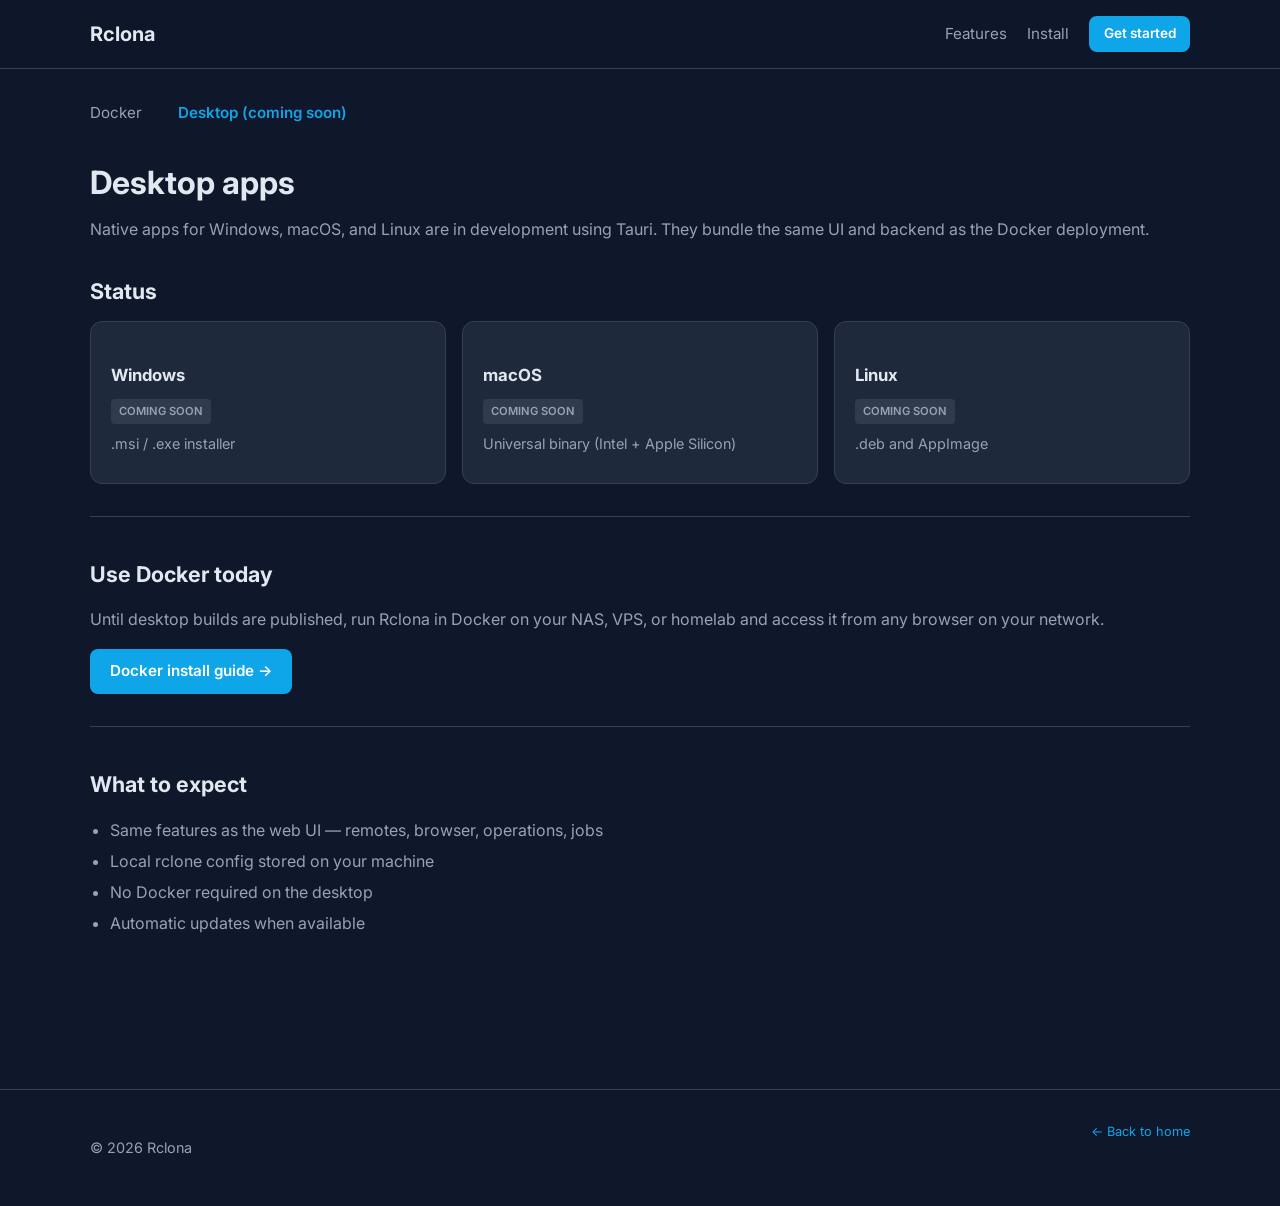
==== install/desktop.html @ 72adf3c6 "Initial commit: Rclona landing page" ====
<!DOCTYPE html>
<html lang="en">
<head>
  <meta charset="UTF-8" />
  <meta name="viewport" content="width=device-width, initial-scale=1.0" />
  <meta name="description" content="Rclona desktop apps for Windows, macOS, and Linux — coming soon." />
  <title>Desktop apps — coming soon</title>
  <link rel="preconnect" href="https://fonts.googleapis.com" />
  <link rel="preconnect" href="https://fonts.gstatic.com" crossorigin />
  <link href="https://fonts.googleapis.com/css2?family=Inter:wght@400;500;600;700&display=swap" rel="stylesheet" />
  <link rel="stylesheet" href="../assets/css/style.css" />
</head>
<body>
  <header class="site-header">
    <div class="container header-inner">
      <a class="logo" href="../index.html">Rclona</a>
      <nav>
        <a href="../index.html#features">Features</a>
        <a href="docker.html">Install</a>
        <a href="docker.html" class="btn btn-primary btn-sm">Get started</a>
      </nav>
    </div>
  </header>

  <main class="docs-page">
    <div class="container">
      <nav class="docs-nav">
        <a href="docker.html">Docker</a>
        <a href="desktop.html" class="active">Desktop (coming soon)</a>
      </nav>

      <h1>Desktop apps</h1>
      <p class="docs-lead">
        Native apps for Windows, macOS, and Linux are in development using Tauri.
        They bundle the same UI and backend as the Docker deployment.
      </p>

      <section class="doc-section">
        <h2>Status</h2>
        <div class="platform-grid">
          <div class="platform-card">
            <h3>Windows</h3>
            <span class="badge slate">Coming soon</span>
            <p>.msi / .exe installer</p>
          </div>
          <div class="platform-card">
            <h3>macOS</h3>
            <span class="badge slate">Coming soon</span>
            <p>Universal binary (Intel + Apple Silicon)</p>
          </div>
          <div class="platform-card">
            <h3>Linux</h3>
            <span class="badge slate">Coming soon</span>
            <p>.deb and AppImage</p>
          </div>
        </div>
      </section>

      <section class="doc-section">
        <h2>Use Docker today</h2>
        <p>
          Until desktop builds are published, run Rclona in Docker on your NAS, VPS,
          or homelab and access it from any browser on your network.
        </p>
        <a href="docker.html" class="btn btn-primary">Docker install guide →</a>
      </section>

      <section class="doc-section">
        <h2>What to expect</h2>
        <ul>
          <li>Same features as the web UI — remotes, browser, operations, jobs</li>
          <li>Local rclone config stored on your machine</li>
          <li>No Docker required on the desktop</li>
          <li>Automatic updates when available</li>
        </ul>
      </section>
    </div>
  </main>

  <footer class="site-footer">
    <div class="container footer-inner">
      <p>© <span id="year"></span> Rclona</p>
      <p class="footer-note"><a href="../index.html">← Back to home</a></p>
    </div>
  </footer>
  <script>document.getElementById("year").textContent = new Date().getFullYear();</script>
</body>
</html>
---- assets/css/style.css ----
/* Rclona landing page */

:root {
  --bg: #0f172a;
  --surface: #1e293b;
  --surface-2: #334155;
  --text: #e2e8f0;
  --muted: #94a3b8;
  --brand: #0ea5e9;
  --brand-hover: #0284c7;
  --green: #34d399;
  --border: #334155;
  --radius: 12px;
  --font: "Inter", ui-sans-serif, system-ui, sans-serif;
}

* { box-sizing: border-box; }

body {
  margin: 0;
  font-family: var(--font);
  background: var(--bg);
  color: var(--text);
  line-height: 1.6;
  -webkit-font-smoothing: antialiased;
}

a { color: var(--brand); text-decoration: none; }
a:hover { color: var(--brand-hover); }

.container {
  width: min(1100px, 92vw);
  margin: 0 auto;
}

.site-header {
  position: sticky;
  top: 0;
  z-index: 10;
  backdrop-filter: blur(10px);
  background: rgba(15, 23, 42, 0.85);
  border-bottom: 1px solid var(--border);
}

.header-inner {
  display: flex;
  align-items: center;
  justify-content: space-between;
  padding: 1rem 0;
}

.logo {
  font-weight: 700;
  font-size: 1.25rem;
  color: var(--text);
}

nav { display: flex; align-items: center; gap: 1.25rem; }
nav a { color: var(--muted); font-size: 0.95rem; }
nav a:hover { color: var(--text); }

.btn {
  display: inline-flex;
  align-items: center;
  justify-content: center;
  padding: 0.65rem 1.25rem;
  border-radius: 8px;
  font-weight: 600;
  font-size: 0.95rem;
  border: none;
  cursor: pointer;
  transition: background 0.15s;
}

.btn-sm { padding: 0.45rem 0.9rem; font-size: 0.85rem; }
.btn-primary { background: var(--brand); color: white; }
.btn-primary:hover { background: var(--brand-hover); color: white; }
.btn-secondary {
  background: var(--surface);
  color: var(--text);
  border: 1px solid var(--border);
}
.btn-secondary:hover { background: var(--surface-2); color: var(--text); }

.hero {
  padding: 4rem 0 5rem;
  background: radial-gradient(ellipse at top, rgba(14, 165, 233, 0.12), transparent 60%);
}

.hero-grid {
  display: grid;
  grid-template-columns: 1fr 1fr;
  gap: 3rem;
  align-items: center;
}

.eyebrow {
  color: var(--brand);
  font-size: 0.85rem;
  font-weight: 600;
  text-transform: uppercase;
  letter-spacing: 0.06em;
  margin: 0 0 0.75rem;
}

.hero h1 {
  font-size: clamp(2rem, 4vw, 3rem);
  line-height: 1.15;
  margin: 0 0 1rem;
}

.lead { color: var(--muted); font-size: 1.1rem; max-width: 36rem; }

.hero-actions { display: flex; flex-wrap: wrap; gap: 0.75rem; margin: 1.75rem 0 1rem; }
.hero-note { color: var(--muted); font-size: 0.9rem; }

.hero-card { display: flex; justify-content: center; }

.mock-window {
  width: 100%;
  max-width: 420px;
  background: var(--surface);
  border: 1px solid var(--border);
  border-radius: var(--radius);
  overflow: hidden;
  box-shadow: 0 24px 48px rgba(0, 0, 0, 0.35);
}

.mock-titlebar {
  display: flex;
  gap: 6px;
  padding: 10px 12px;
  background: #0b1220;
  border-bottom: 1px solid var(--border);
}

.mock-titlebar span {
  width: 10px;
  height: 10px;
  border-radius: 50%;
  background: var(--surface-2);
}

.mock-body { padding: 1.25rem; }
.mock-row { font-size: 0.9rem; margin-bottom: 0.75rem; }
.mock-row.muted { color: var(--muted); font-size: 0.8rem; font-family: monospace; }
.mock-bar {
  height: 8px;
  background: #0b1220;
  border-radius: 999px;
  overflow: hidden;
  margin-bottom: 0.5rem;
}
.mock-bar-fill {
  width: 47%;
  height: 100%;
  background: var(--brand);
  border-radius: 999px;
}
.mock-stats { font-size: 0.8rem; color: var(--muted); margin-bottom: 1rem; }

.pill {
  display: inline-block;
  font-size: 0.7rem;
  font-weight: 600;
  padding: 0.15rem 0.45rem;
  border-radius: 4px;
  margin-right: 0.35rem;
  text-transform: uppercase;
}
.pill.blue { background: rgba(14, 165, 233, 0.2); color: var(--brand); }

.features { padding: 4rem 0; }
.features h2, .platforms h2, .install-teaser h2 { font-size: 1.75rem; margin: 0 0 0.5rem; }
.section-lead { color: var(--muted); margin: 0 0 2rem; }

.feature-grid {
  display: grid;
  grid-template-columns: repeat(auto-fit, minmax(260px, 1fr));
  gap: 1.25rem;
}

.feature-card {
  background: var(--surface);
  border: 1px solid var(--border);
  border-radius: var(--radius);
  padding: 1.25rem;
}

.feature-card h3 { margin: 0 0 0.5rem; font-size: 1rem; }
.feature-card p { margin: 0; color: var(--muted); font-size: 0.92rem; }
.feature-card code {
  font-size: 0.85em;
  background: #0b1220;
  padding: 0.1rem 0.35rem;
  border-radius: 4px;
}

.install-teaser {
  padding: 3rem 0;
  border-top: 1px solid var(--border);
  border-bottom: 1px solid var(--border);
  background: rgba(30, 41, 59, 0.35);
}

.install-teaser-inner {
  display: grid;
  gap: 1.25rem;
  align-items: start;
}

.code-block {
  margin: 0;
  padding: 1rem 1.25rem;
  background: #0b1220;
  border: 1px solid var(--border);
  border-radius: var(--radius);
  overflow-x: auto;
  font-size: 0.9rem;
  line-height: 1.5;
}

.platforms { padding: 4rem 0; }

.platform-grid {
  display: grid;
  grid-template-columns: repeat(auto-fit, minmax(220px, 1fr));
  gap: 1rem;
}

.platform-card {
  background: var(--surface);
  border: 1px solid var(--border);
  border-radius: var(--radius);
  padding: 1.25rem;
}

.platform-card h3 { margin: 0 0 0.5rem; }
.platform-card p { color: var(--muted); font-size: 0.9rem; margin: 0.5rem 0; }
.platform-card.available { border-color: rgba(14, 165, 233, 0.35); }

.badge {
  display: inline-block;
  font-size: 0.7rem;
  font-weight: 600;
  padding: 0.2rem 0.5rem;
  border-radius: 4px;
  text-transform: uppercase;
}
.badge.green { background: rgba(52, 211, 153, 0.15); color: var(--green); }
.badge.slate { background: rgba(148, 163, 184, 0.15); color: var(--muted); }

.site-footer {
  padding: 2rem 0;
  border-top: 1px solid var(--border);
  color: var(--muted);
  font-size: 0.9rem;
}

.footer-inner { display: flex; flex-wrap: wrap; justify-content: space-between; gap: 0.5rem; }
.footer-note { margin: 0; font-size: 0.8rem; }

/* Docs pages */
.docs-page { padding: 2rem 0 4rem; }
.docs-page h1 { font-size: 2rem; margin: 0 0 0.5rem; }
.docs-lead { color: var(--muted); margin: 0 0 2rem; }
.docs-nav { margin-bottom: 2rem; }
.docs-nav a { margin-right: 1rem; color: var(--muted); }
.docs-nav a.active { color: var(--brand); font-weight: 600; }

.doc-section {
  margin-bottom: 2.5rem;
  padding-bottom: 2rem;
  border-bottom: 1px solid var(--border);
}
.doc-section:last-child { border-bottom: none; }
.doc-section h2 { font-size: 1.35rem; margin: 0 0 0.75rem; }
.doc-section h3 { font-size: 1.05rem; margin: 1.25rem 0 0.5rem; }
.doc-section p, .doc-section li { color: var(--muted); }
.doc-section ul, .doc-section ol { padding-left: 1.25rem; }
.doc-section li { margin-bottom: 0.35rem; }

table.env-table {
  width: 100%;
  border-collapse: collapse;
  font-size: 0.9rem;
  margin: 1rem 0;
}
.env-table th, .env-table td {
  text-align: left;
  padding: 0.65rem 0.75rem;
  border: 1px solid var(--border);
}
.env-table th { background: var(--surface); color: var(--text); }
.env-table td { color: var(--muted); }
.env-table code { font-size: 0.85em; }

@media (max-width: 800px) {
  .hero-grid { grid-template-columns: 1fr; }
  .hero-card { order: -1; }
  nav a:not(.btn) { display: none; }
}
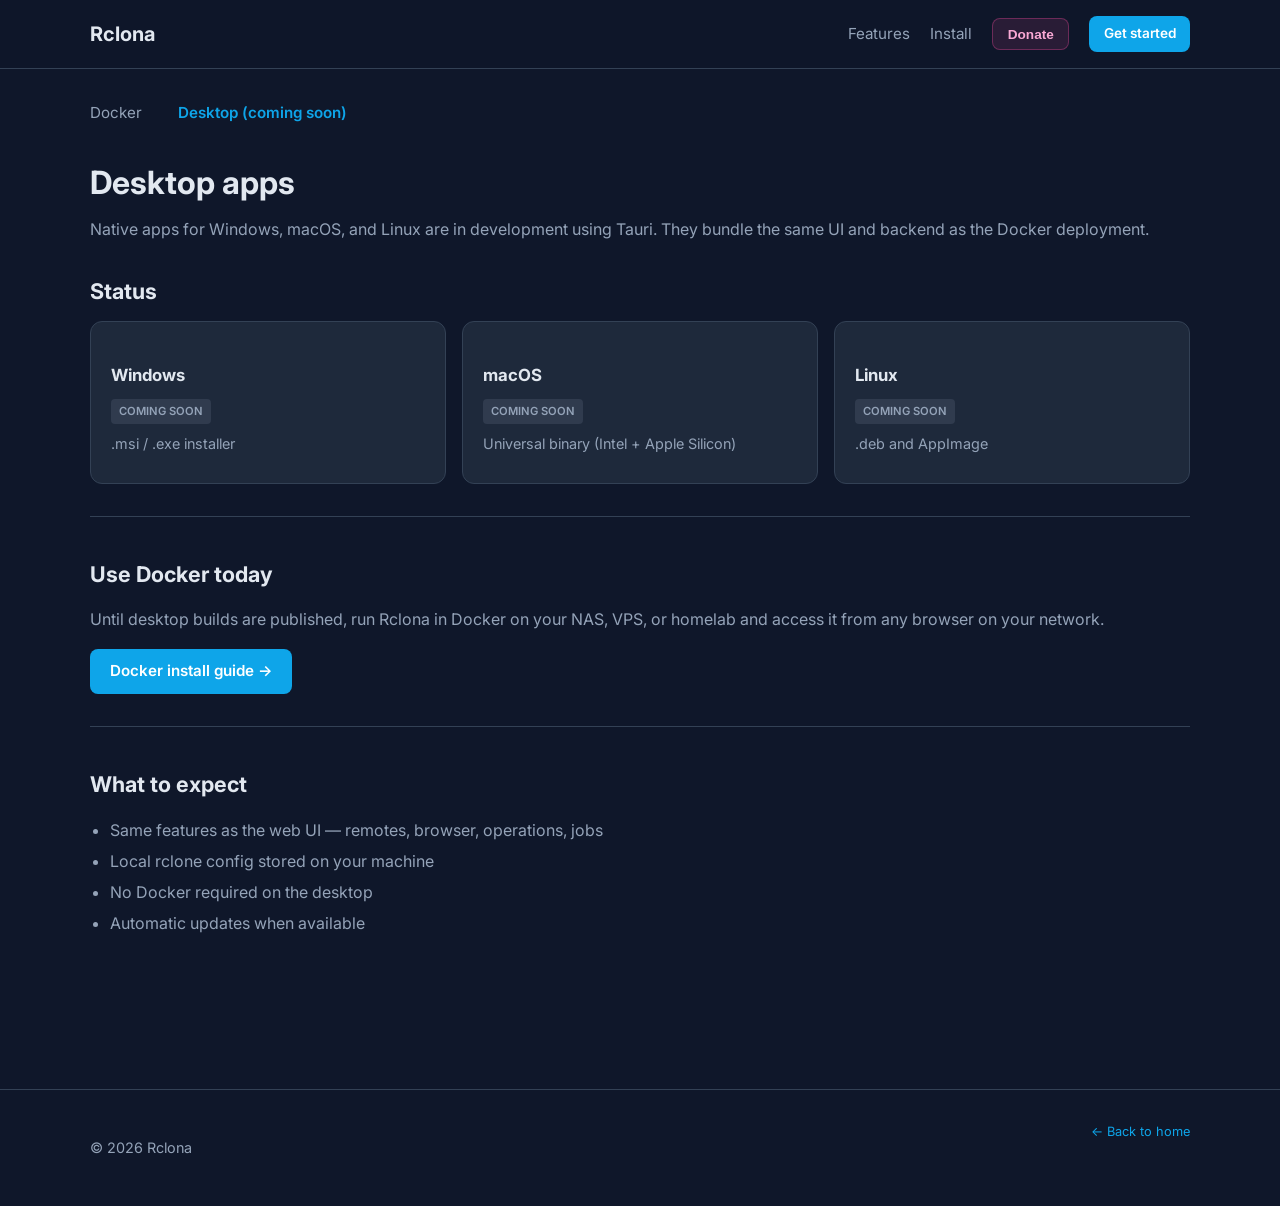
==== commit fbc581dd: "Configure FastSpring donation button" ====
--- a/install/desktop.html
+++ b/install/desktop.html
@@ -17,6 +17,7 @@
       <nav>
         <a href="../index.html#features">Features</a>
         <a href="docker.html">Install</a>
+        <button type="button" class="btn btn-donate btn-sm" data-donate-btn onclick="openRclonaDonate && openRclonaDonate()">Donate</button>
         <a href="docker.html" class="btn btn-primary btn-sm">Get started</a>
       </nav>
     </div>
@@ -83,6 +84,8 @@
       <p class="footer-note"><a href="../index.html">← Back to home</a></p>
     </div>
   </footer>
+  <script src="../assets/js/fastspring-config.js"></script>
+  <script src="../assets/js/fastspring.js"></script>
   <script>document.getElementById("year").textContent = new Date().getFullYear();</script>
 </body>
 </html>
--- a/assets/css/style.css
+++ b/assets/css/style.css
@@ -82,6 +82,25 @@
 }
 .btn-secondary:hover { background: var(--surface-2); color: var(--text); }
 
+.btn-secondary:hover { background: var(--surface-2); color: var(--text); }
+
+.btn-donate {
+  background: rgba(236, 72, 153, 0.12);
+  color: #f9a8d4;
+  border: 1px solid rgba(236, 72, 153, 0.35);
+}
+.btn-donate:hover { background: rgba(236, 72, 153, 0.22); color: #fbcfe8; }
+.btn-donate.donate-unconfigured { opacity: 0.55; cursor: help; }
+
+.support-section {
+  padding: 4rem 0;
+  border-top: 1px solid var(--border);
+  background: rgba(236, 72, 153, 0.04);
+}
+.support-inner { text-align: center; max-width: 36rem; margin: 0 auto; }
+.support-inner h2 { margin-bottom: 0.75rem; }
+.support-inner p { color: var(--muted); margin-bottom: 1.5rem; }
+
 .hero {
   padding: 4rem 0 5rem;
   background: radial-gradient(ellipse at top, rgba(14, 165, 233, 0.12), transparent 60%);
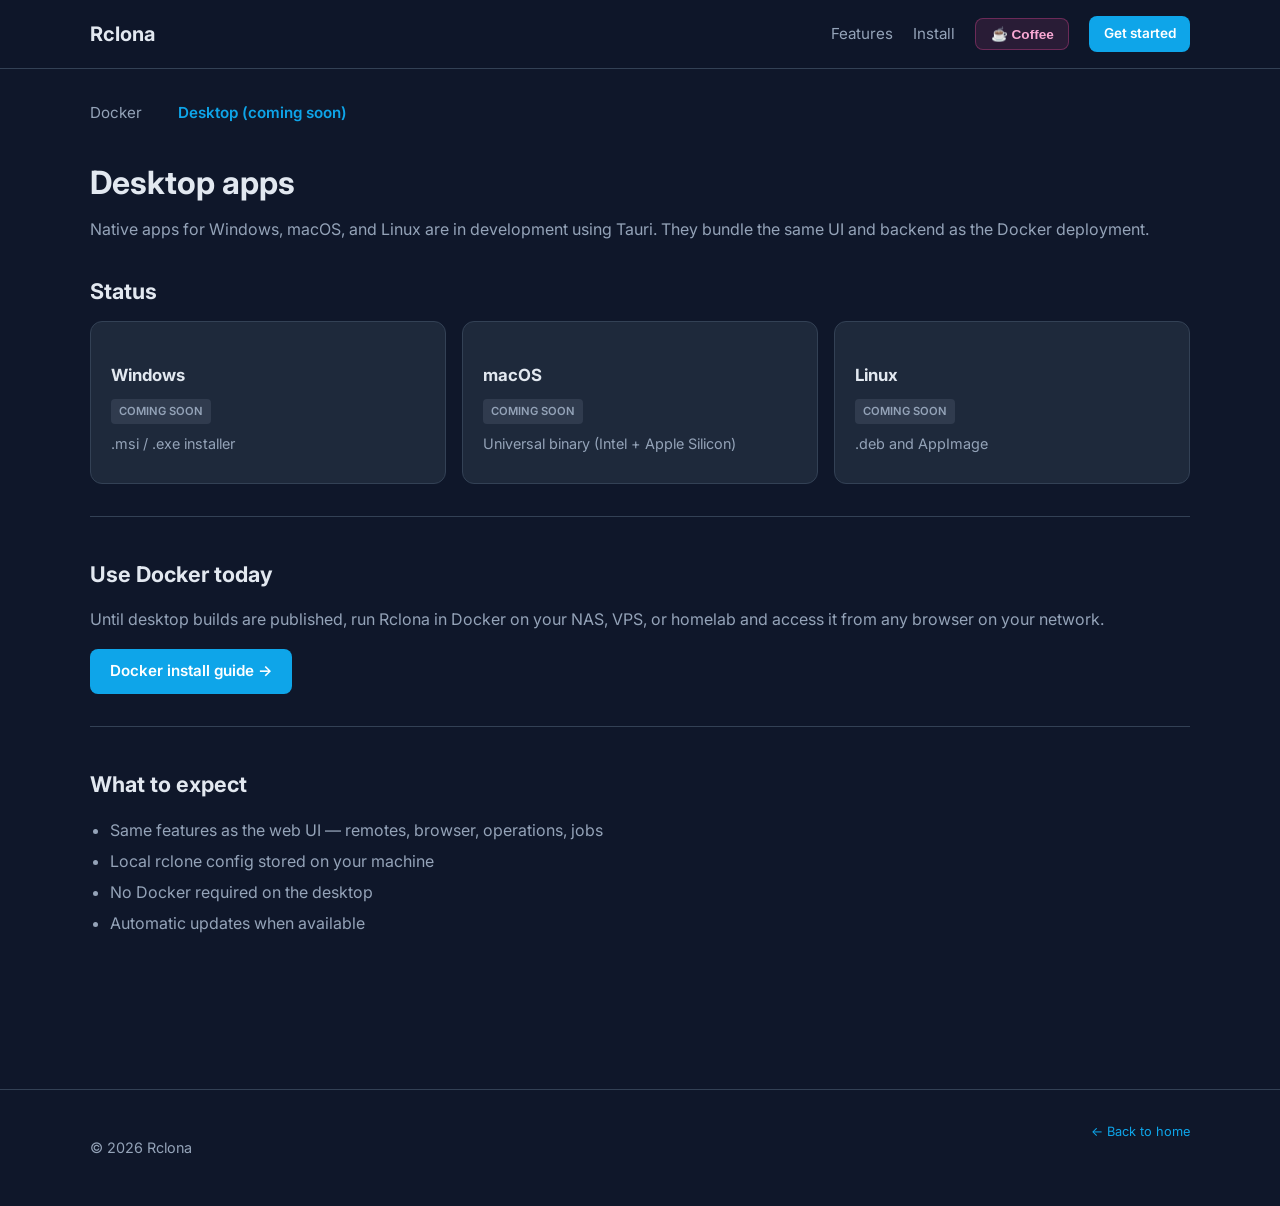
==== commit e95b4095: "updated donation ui" ====
--- a/install/desktop.html
+++ b/install/desktop.html
@@ -17,7 +17,7 @@
       <nav>
         <a href="../index.html#features">Features</a>
         <a href="docker.html">Install</a>
-        <button type="button" class="btn btn-donate btn-sm" data-donate-btn onclick="openRclonaDonate && openRclonaDonate()">Donate</button>
+        <button type="button" class="btn btn-donate btn-sm" data-donate-btn data-donate-tier="donate-5" onclick="openRclonaDonate && openRclonaDonate('donate-5')">☕ Coffee</button>
         <a href="docker.html" class="btn btn-primary btn-sm">Get started</a>
       </nav>
     </div>
--- a/assets/css/style.css
+++ b/assets/css/style.css
@@ -100,6 +100,27 @@
 .support-inner { text-align: center; max-width: 36rem; margin: 0 auto; }
 .support-inner h2 { margin-bottom: 0.75rem; }
 .support-inner p { color: var(--muted); margin-bottom: 1.5rem; }
+.support-thanks { font-size: 0.9rem; margin-top: 1.25rem !important; margin-bottom: 0 !important; font-style: italic; }
+
+.donate-tiers {
+  display: flex;
+  flex-wrap: wrap;
+  gap: 0.75rem;
+  justify-content: center;
+}
+
+.donate-tier {
+  flex-direction: column;
+  align-items: flex-start;
+  gap: 0.15rem;
+  min-width: 10rem;
+  padding: 0.85rem 1.1rem;
+  text-align: left;
+}
+
+.donate-tier-emoji { font-size: 1.25rem; line-height: 1; }
+.donate-tier-label { font-size: 0.95rem; font-weight: 600; color: #fbcfe8; }
+.donate-tier-price { font-size: 0.8rem; font-weight: 500; opacity: 0.85; color: #f9a8d4; }
 
 .hero {
   padding: 4rem 0 5rem;
@@ -268,6 +289,50 @@
 }
 .badge.green { background: rgba(52, 211, 153, 0.15); color: var(--green); }
 .badge.slate { background: rgba(148, 163, 184, 0.15); color: var(--muted); }
+.badge.amber { background: rgba(251, 191, 36, 0.15); color: #fbbf24; }
+
+.feature-grid-wide {
+  grid-template-columns: repeat(auto-fit, minmax(280px, 1fr));
+}
+
+.feature-card .badge {
+  margin-bottom: 0.65rem;
+}
+
+.privacy-section {
+  padding: 4rem 0;
+  border-top: 1px solid var(--border);
+  background: radial-gradient(ellipse at center, rgba(52, 211, 153, 0.06), transparent 70%);
+}
+
+.privacy-inner {
+  max-width: 42rem;
+}
+
+.privacy-lead {
+  font-size: 1.1rem;
+  color: var(--text);
+  margin: 0 0 1.25rem;
+  line-height: 1.7;
+}
+
+.privacy-list {
+  margin: 0;
+  padding-left: 1.25rem;
+  color: var(--muted);
+}
+
+.privacy-list li {
+  margin-bottom: 0.65rem;
+}
+
+.privacy-list code {
+  font-size: 0.85em;
+  background: #0b1220;
+  padding: 0.1rem 0.35rem;
+  border-radius: 4px;
+  color: var(--text);
+}
 
 .site-footer {
   padding: 2rem 0;
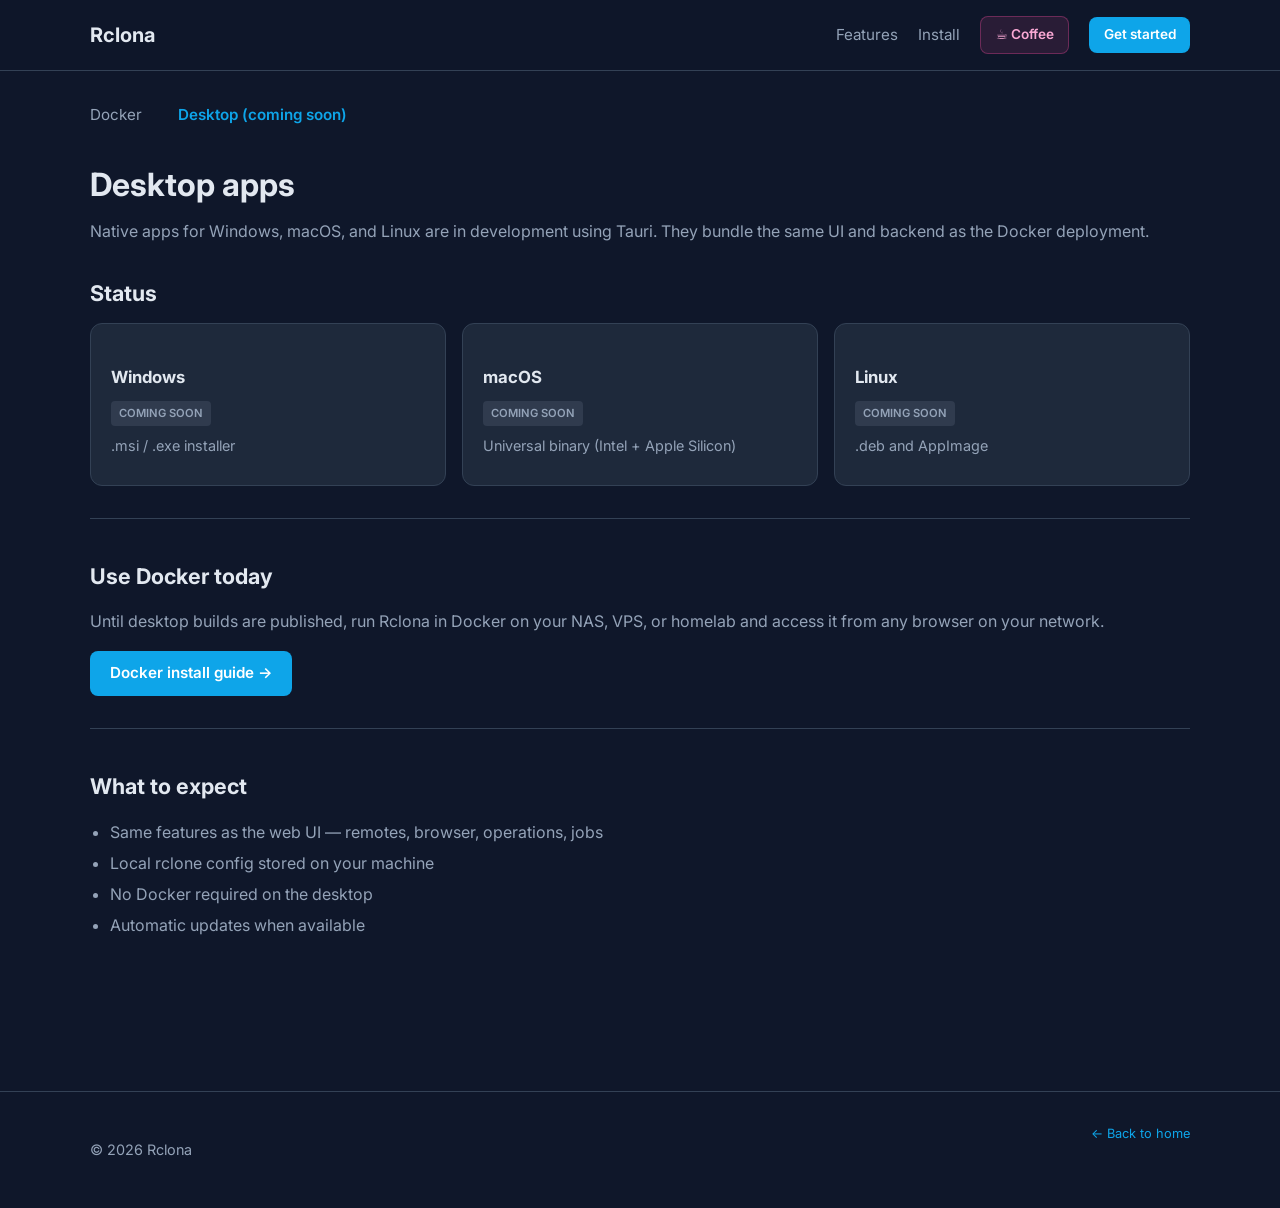
==== commit c743578e: "Fix tier donation buttons (single click handler)" ====
--- a/install/desktop.html
+++ b/install/desktop.html
@@ -17,7 +17,7 @@
       <nav>
         <a href="../index.html#features">Features</a>
         <a href="docker.html">Install</a>
-        <button type="button" class="btn btn-donate btn-sm" data-donate-btn data-donate-tier="donate-5" onclick="openRclonaDonate && openRclonaDonate('donate-5')">☕ Coffee</button>
+        <a href="../index.html?donate=1#support" class="btn btn-donate btn-sm">☕ Coffee</a>
         <a href="docker.html" class="btn btn-primary btn-sm">Get started</a>
       </nav>
     </div>
--- a/assets/css/style.css
+++ b/assets/css/style.css
@@ -116,11 +116,91 @@
   min-width: 10rem;
   padding: 0.85rem 1.1rem;
   text-align: left;
+  cursor: pointer;
+}
+
+.donate-tier * {
+  pointer-events: none;
 }
 
 .donate-tier-emoji { font-size: 1.25rem; line-height: 1; }
 .donate-tier-label { font-size: 0.95rem; font-weight: 600; color: #fbcfe8; }
 .donate-tier-price { font-size: 0.8rem; font-weight: 500; opacity: 0.85; color: #f9a8d4; }
+
+body.donate-modal-open { overflow: hidden; }
+
+.donate-modal-overlay {
+  position: fixed;
+  inset: 0;
+  z-index: 1000;
+  display: flex;
+  align-items: center;
+  justify-content: center;
+  padding: 1.25rem;
+  background: rgba(2, 6, 23, 0.72);
+  backdrop-filter: blur(4px);
+}
+
+.donate-modal-overlay[hidden] { display: none; }
+
+.donate-modal {
+  position: relative;
+  width: min(100%, 28rem);
+  padding: 1.75rem 1.5rem 1.5rem;
+  border-radius: 1rem;
+  border: 1px solid rgba(236, 72, 153, 0.35);
+  background: var(--surface);
+  box-shadow: 0 24px 48px rgba(0, 0, 0, 0.45);
+  text-align: center;
+}
+
+.donate-modal h2 {
+  margin: 0 0 0.5rem;
+  font-size: 1.35rem;
+}
+
+.donate-modal-lead {
+  margin: 0 0 1.25rem;
+  color: var(--muted);
+  font-size: 0.95rem;
+}
+
+.donate-modal-thanks {
+  margin: 1rem 0 0;
+  font-size: 0.85rem;
+  font-style: italic;
+  color: var(--muted);
+}
+
+.donate-modal-close {
+  position: absolute;
+  top: 0.65rem;
+  right: 0.75rem;
+  width: 2rem;
+  height: 2rem;
+  border: none;
+  border-radius: 0.5rem;
+  background: transparent;
+  color: var(--muted);
+  font-size: 1.5rem;
+  line-height: 1;
+  cursor: pointer;
+}
+
+.donate-modal-close:hover {
+  background: var(--surface-2);
+  color: var(--text);
+}
+
+.donate-modal .donate-tiers {
+  flex-direction: column;
+  align-items: stretch;
+}
+
+.donate-modal .donate-tier {
+  width: 100%;
+  min-width: 0;
+}
 
 .hero {
   padding: 4rem 0 5rem;
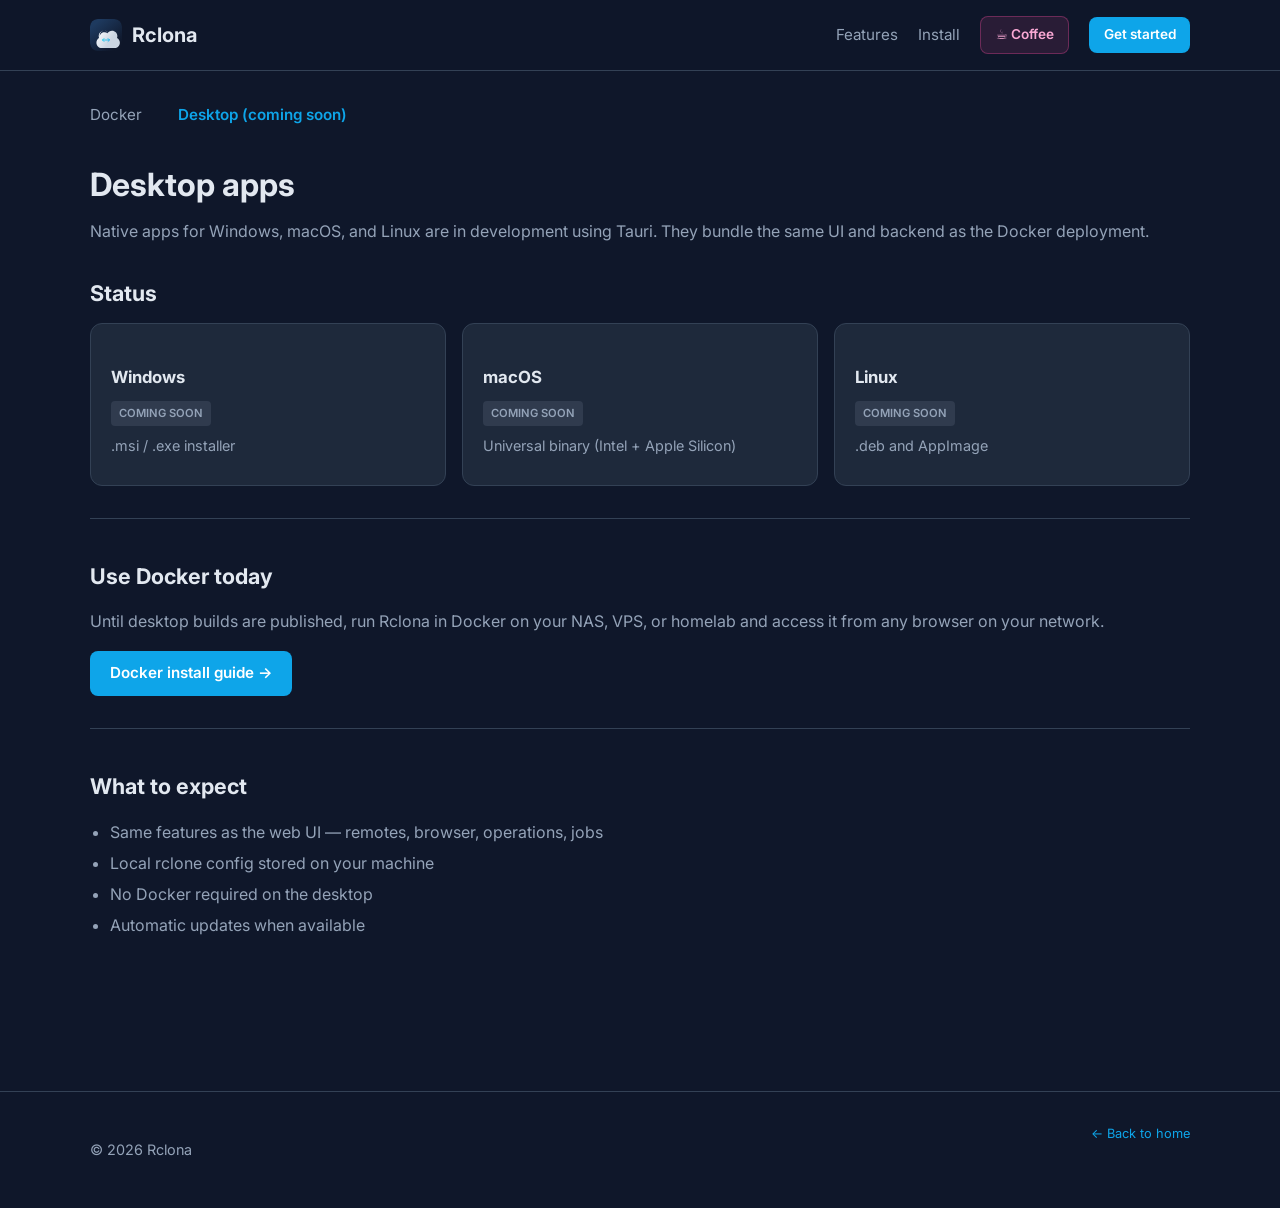
==== commit 47f61665: "add logo icons" ====
--- a/install/desktop.html
+++ b/install/desktop.html
@@ -5,6 +5,8 @@
   <meta name="viewport" content="width=device-width, initial-scale=1.0" />
   <meta name="description" content="Rclona desktop apps for Windows, macOS, and Linux — coming soon." />
   <title>Desktop apps — coming soon</title>
+  <link rel="icon" type="image/svg+xml" href="../assets/images/favicon.svg" />
+  <link rel="apple-touch-icon" href="../assets/images/apple-touch-icon.png" />
   <link rel="preconnect" href="https://fonts.googleapis.com" />
   <link rel="preconnect" href="https://fonts.gstatic.com" crossorigin />
   <link href="https://fonts.googleapis.com/css2?family=Inter:wght@400;500;600;700&display=swap" rel="stylesheet" />
@@ -13,7 +15,10 @@
 <body>
   <header class="site-header">
     <div class="container header-inner">
-      <a class="logo" href="../index.html">Rclona</a>
+      <a class="logo" href="../index.html">
+        <img src="../assets/images/logo.svg" alt="" width="32" height="32" class="logo-mark" />
+        <span>Rclona</span>
+      </a>
       <nav>
         <a href="../index.html#features">Features</a>
         <a href="docker.html">Install</a>
--- a/assets/css/style.css
+++ b/assets/css/style.css
@@ -50,9 +50,17 @@
 }
 
 .logo {
+  display: inline-flex;
+  align-items: center;
+  gap: 0.6rem;
   font-weight: 700;
   font-size: 1.25rem;
   color: var(--text);
+}
+
+.logo-mark {
+  display: block;
+  border-radius: 8px;
 }
 
 nav { display: flex; align-items: center; gap: 1.25rem; }
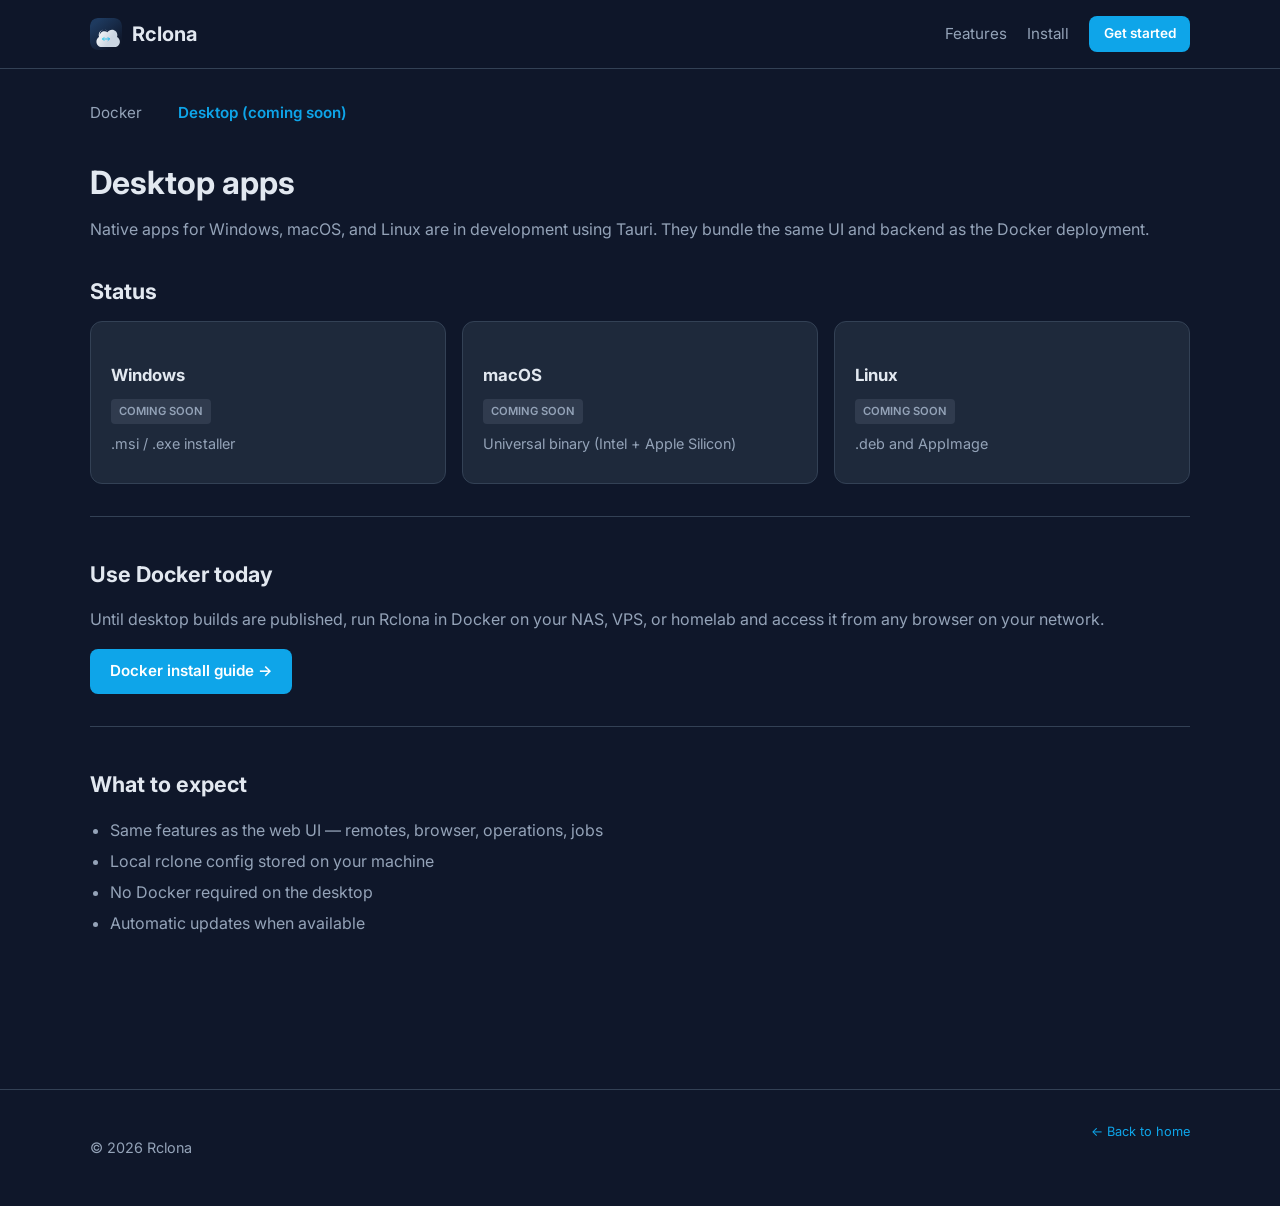
==== commit 526535bd: "add seo" ====
--- a/install/desktop.html
+++ b/install/desktop.html
@@ -4,9 +4,38 @@
   <meta charset="UTF-8" />
   <meta name="viewport" content="width=device-width, initial-scale=1.0" />
   <meta name="description" content="Rclona desktop apps for Windows, macOS, and Linux — coming soon." />
+  <meta name="robots" content="index, follow" />
+  <meta name="theme-color" content="#0f172a" />
   <title>Desktop apps — coming soon</title>
+  <link rel="canonical" href="https://rclona.ecodevsystem.com/install/desktop.html" />
+  <meta property="og:type" content="article" />
+  <meta property="og:site_name" content="Rclona" />
+  <meta property="og:title" content="Rclona desktop apps — coming soon" />
+  <meta property="og:description" content="Rclona desktop apps for Windows, macOS, and Linux — coming soon." />
+  <meta property="og:url" content="https://rclona.ecodevsystem.com/install/desktop.html" />
+  <meta property="og:image" content="https://rclona.ecodevsystem.com/assets/images/logo.png" />
+  <meta property="og:image:width" content="1024" />
+  <meta property="og:image:height" content="1024" />
+  <meta name="twitter:card" content="summary" />
+  <meta name="twitter:title" content="Rclona desktop apps — coming soon" />
+  <meta name="twitter:description" content="Rclona desktop apps for Windows, macOS, and Linux — coming soon." />
+  <meta name="twitter:image" content="https://rclona.ecodevsystem.com/assets/images/logo.png" />
   <link rel="icon" type="image/svg+xml" href="../assets/images/favicon.svg" />
   <link rel="apple-touch-icon" href="../assets/images/apple-touch-icon.png" />
+  <script type="application/ld+json">
+  {
+    "@context": "https://schema.org",
+    "@type": "WebPage",
+    "name": "Rclona desktop apps — coming soon",
+    "description": "Rclona desktop apps for Windows, macOS, and Linux — coming soon.",
+    "url": "https://rclona.ecodevsystem.com/install/desktop.html",
+    "isPartOf": {
+      "@type": "WebSite",
+      "name": "Rclona",
+      "url": "https://rclona.ecodevsystem.com/"
+    }
+  }
+  </script>
   <link rel="preconnect" href="https://fonts.googleapis.com" />
   <link rel="preconnect" href="https://fonts.gstatic.com" crossorigin />
   <link href="https://fonts.googleapis.com/css2?family=Inter:wght@400;500;600;700&display=swap" rel="stylesheet" />
@@ -16,13 +45,13 @@
   <header class="site-header">
     <div class="container header-inner">
       <a class="logo" href="../index.html">
-        <img src="../assets/images/logo.svg" alt="" width="32" height="32" class="logo-mark" />
+        <img src="../assets/images/logo.svg" alt="Rclona" width="32" height="32" class="logo-mark" />
         <span>Rclona</span>
       </a>
       <nav>
         <a href="../index.html#features">Features</a>
         <a href="docker.html">Install</a>
-        <a href="../index.html?donate=1#support" class="btn btn-donate btn-sm">☕ Coffee</a>
+        <a href="../index.html?donate=1#support" class="btn btn-donate btn-sm" data-donate-ui>☕ Coffee</a>
         <a href="docker.html" class="btn btn-primary btn-sm">Get started</a>
       </nav>
     </div>
--- a/assets/css/style.css
+++ b/assets/css/style.css
@@ -99,6 +99,16 @@
 }
 .btn-donate:hover { background: rgba(236, 72, 153, 0.22); color: #fbcfe8; }
 .btn-donate.donate-unconfigured { opacity: 0.55; cursor: help; }
+
+/* Hidden until donationsEnabled is true in fastspring-config.js */
+[data-donate-ui] { display: none !important; }
+html.donations-enabled a.btn[data-donate-ui],
+html.donations-enabled button.btn[data-donate-ui] {
+  display: inline-flex !important;
+}
+html.donations-enabled section[data-donate-ui].support-section {
+  display: block !important;
+}
 
 .support-section {
   padding: 4rem 0;
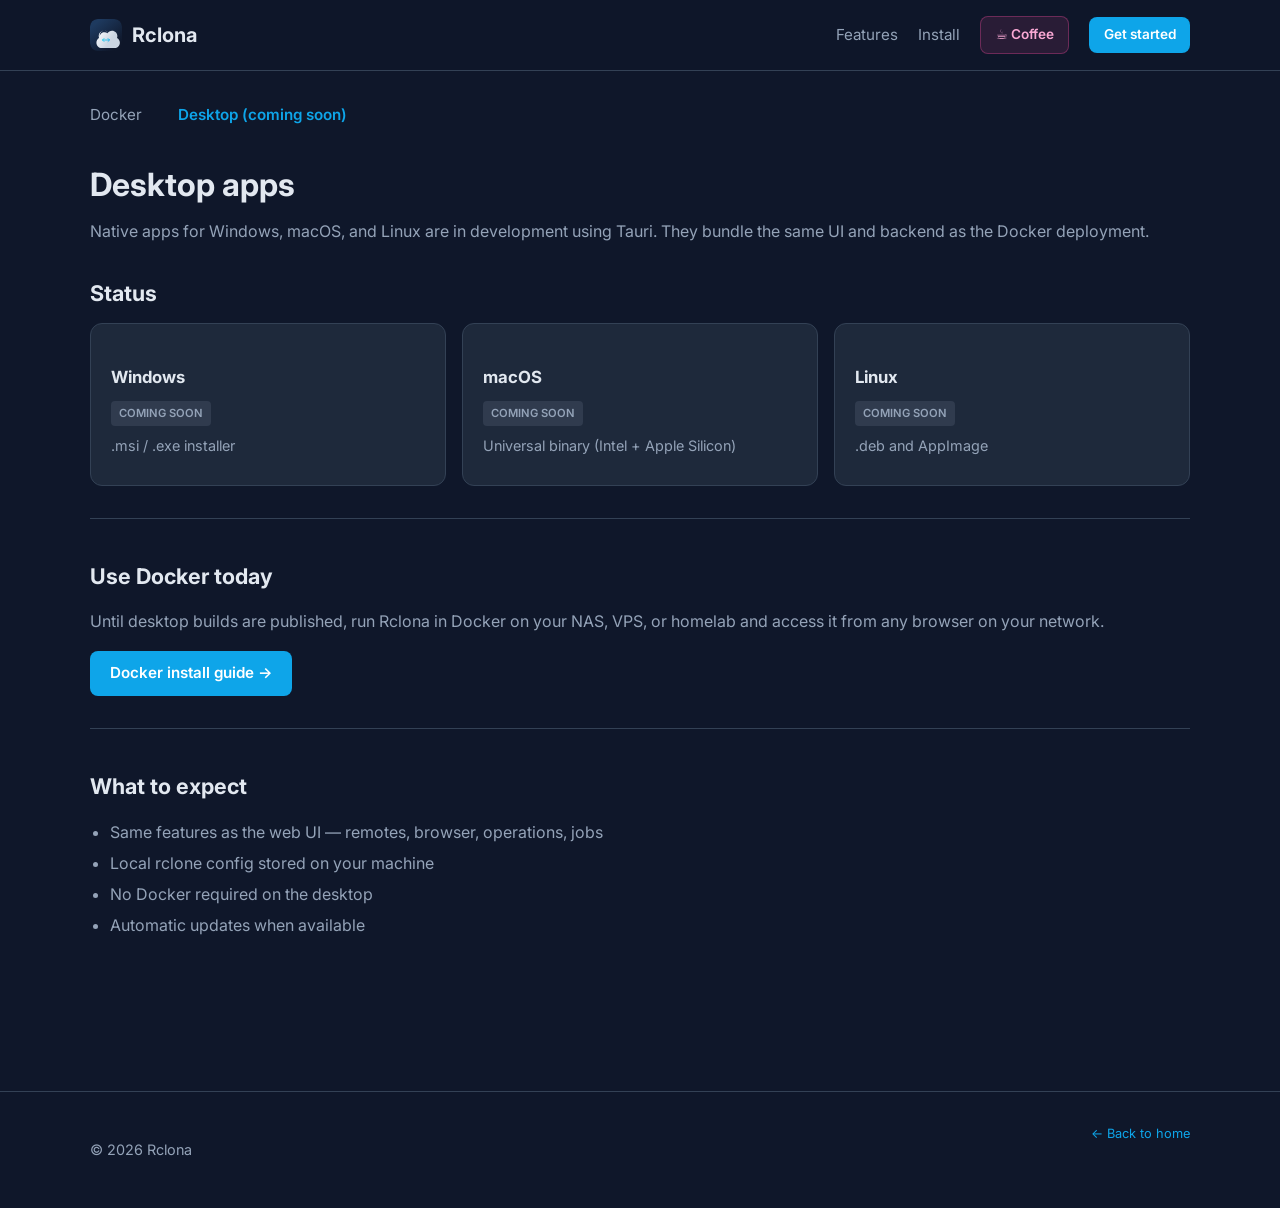
==== commit e78dd3a5: "Switch donations to Paystack payment page" ====
--- a/install/desktop.html
+++ b/install/desktop.html
@@ -118,8 +118,8 @@
       <p class="footer-note"><a href="../index.html">← Back to home</a></p>
     </div>
   </footer>
-  <script src="../assets/js/fastspring-config.js"></script>
-  <script src="../assets/js/fastspring.js"></script>
+  <script src="../assets/js/donate-config.js"></script>
+  <script src="../assets/js/donate.js"></script>
   <script>document.getElementById("year").textContent = new Date().getFullYear();</script>
 </body>
 </html>
--- a/assets/css/style.css
+++ b/assets/css/style.css
@@ -100,7 +100,7 @@
 .btn-donate:hover { background: rgba(236, 72, 153, 0.22); color: #fbcfe8; }
 .btn-donate.donate-unconfigured { opacity: 0.55; cursor: help; }
 
-/* Hidden until donationsEnabled is true in fastspring-config.js */
+/* Hidden until donationsEnabled is true in donate-config.js */
 [data-donate-ui] { display: none !important; }
 html.donations-enabled a.btn[data-donate-ui],
 html.donations-enabled button.btn[data-donate-ui] {
